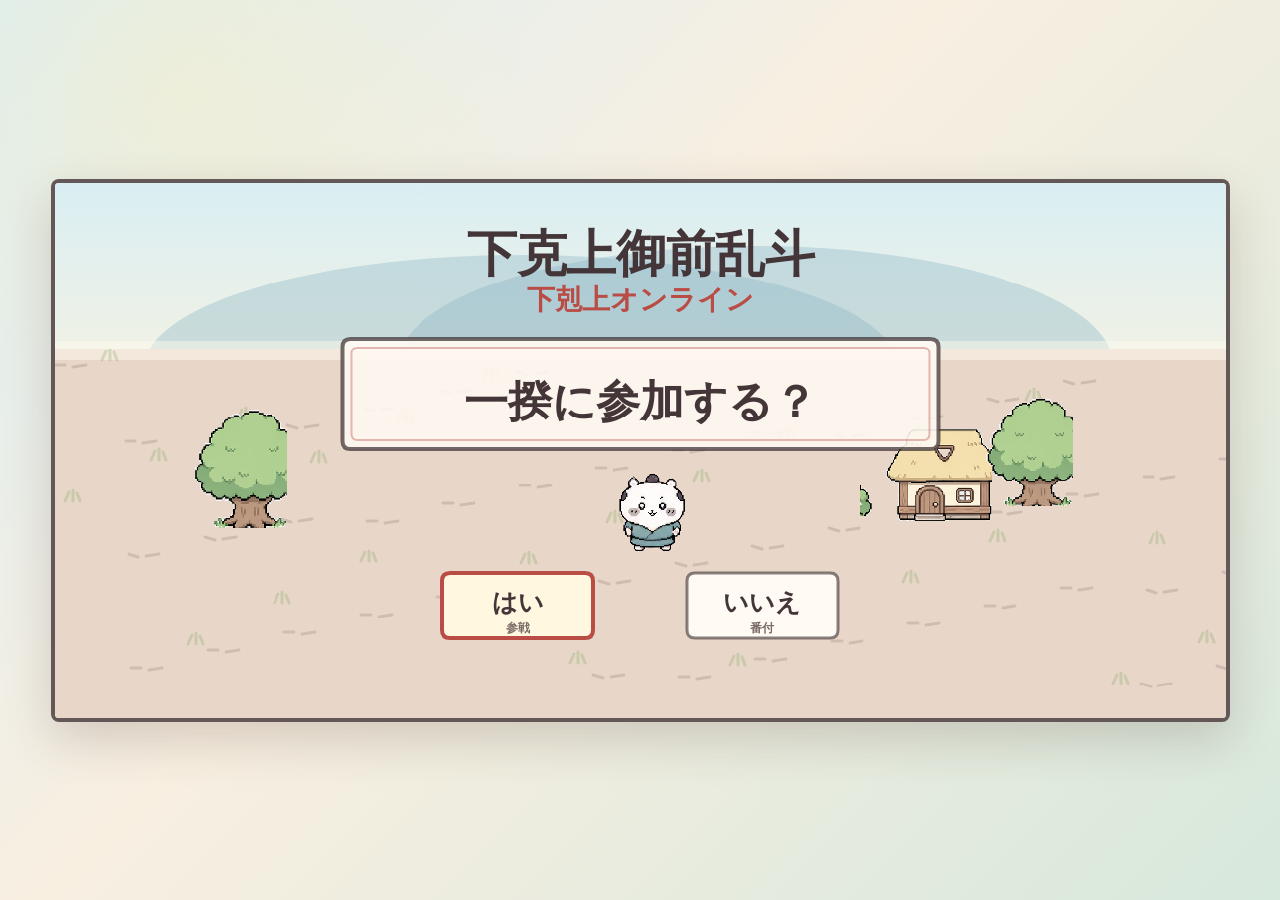
==== index.html @ 2ca503d4 "Save playable Edo brawler demo" ====
<!doctype html>
<html lang="zh-CN">
  <head>
    <meta charset="utf-8" />
    <meta name="viewport" content="width=device-width, initial-scale=1" />
    <title>下克上御前乱斗</title>
    <link rel="stylesheet" href="src/styles.css" />
  </head>
  <body>
    <main class="game-shell">
      <canvas
        id="game"
        width="1179"
        height="543"
        aria-label="下克上御前乱斗 Canvas Demo"
        tabindex="0"
      ></canvas>
    </main>
    <script src="src/embedded-assets.js" defer></script>
    <script src="src/main.js" defer></script>
  </body>
</html>
---- src/styles.css ----
:root {
  color-scheme: light;
  --ink: #433638;
  --paper: #f8f0e8;
  --edo-blue: #8fbdd4;
  --seal-red: #b95145;
  --gold: #e2b84e;
}

* {
  box-sizing: border-box;
}

html,
body {
  margin: 0;
  min-height: 100%;
  background:
    radial-gradient(circle at 14% 10%, rgba(255, 238, 184, 0.36), transparent 22rem),
    linear-gradient(135deg, #dceef2 0%, #f8efe1 43%, #d7e8dc 100%);
  color: var(--ink);
  font-family:
    "Hiragino Maru Gothic ProN",
    "Yu Gothic",
    "Microsoft YaHei",
    system-ui,
    sans-serif;
}

body {
  min-height: 100vh;
  display: grid;
  place-items: center;
  padding: clamp(12px, 3vw, 32px);
}

.game-shell {
  width: min(100%, 1179px);
  aspect-ratio: 1179 / 543;
  border: 4px solid rgba(67, 54, 56, 0.82);
  border-radius: 8px;
  background: var(--paper);
  box-shadow:
    0 18px 48px rgba(79, 57, 45, 0.2),
    inset 0 0 0 4px rgba(255, 255, 255, 0.45);
  overflow: hidden;
}

canvas {
  width: 100%;
  height: 100%;
  display: block;
  image-rendering: pixelated;
  image-rendering: crisp-edges;
  outline: none;
  background: #edf6f4;
  touch-action: none;
}
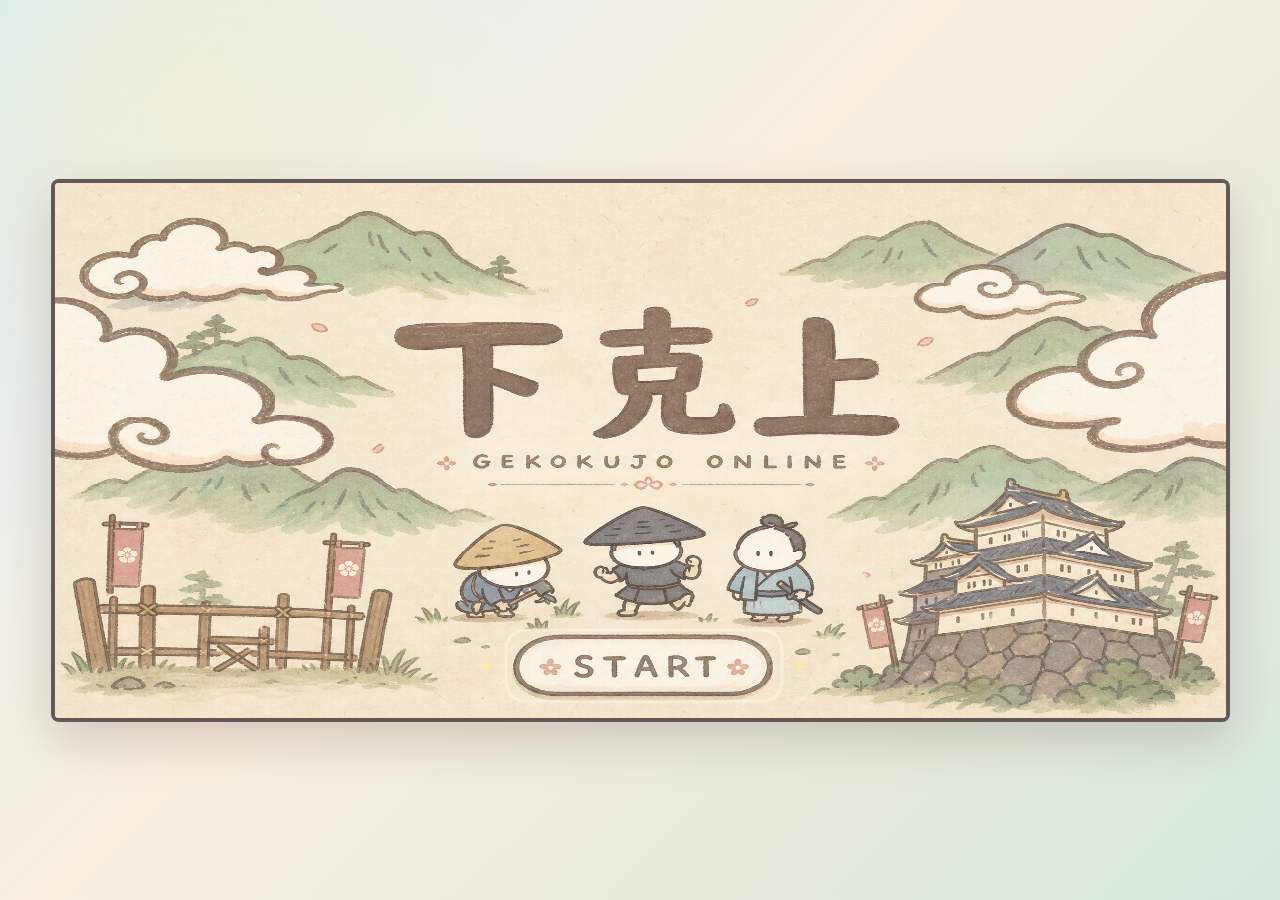
==== commit c6cc9787: "fix bug" ====
--- a/index.html
+++ b/index.html
@@ -16,7 +16,7 @@
         tabindex="0"
       ></canvas>
     </main>
-    <script src="src/embedded-assets.js" defer></script>
-    <script src="src/main.js" defer></script>
+    <script src="src/embedded-assets.js?v=20260512-bossdisplay1" defer></script>
+    <script src="src/main.js?v=20260512-bossdisplay1" defer></script>
   </body>
 </html>
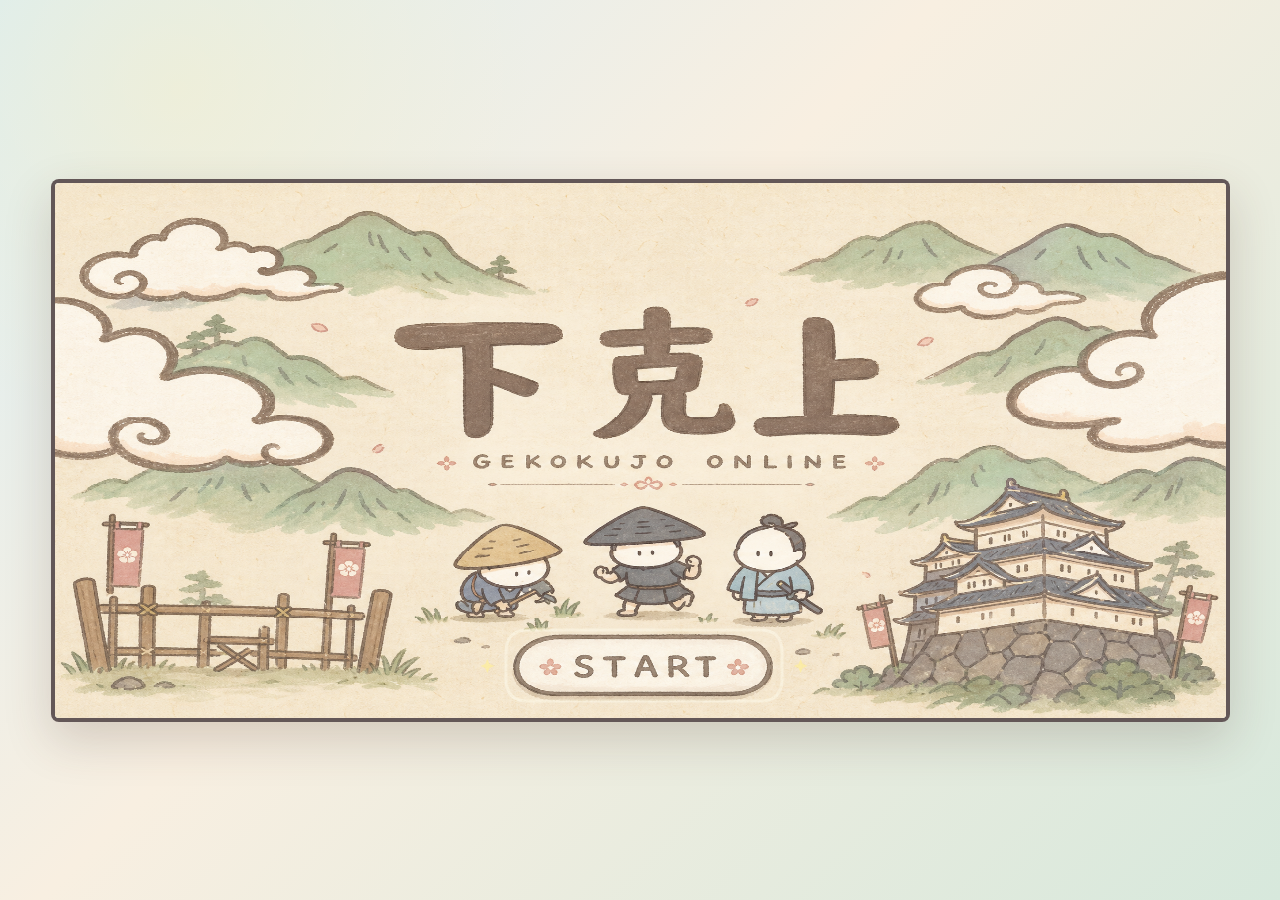
==== commit 7acb5ce2: "新增三段连击与格挡系统 - 攻击拆为三段：突刺 / 横扫 / 终结斩，伤害、范围、cooldown、   动画弧度与角色帧切片各异；终结斩附带 14px 前冲与金色拖尾。 - 新增格挡：空格 / 鼠标" ====
--- a/index.html
+++ b/index.html
@@ -16,7 +16,7 @@
         tabindex="0"
       ></canvas>
     </main>
-    <script src="src/embedded-assets.js?v=20260512-bossdisplay1" defer></script>
-    <script src="src/main.js?v=20260512-bossdisplay1" defer></script>
+    <script src="src/embedded-assets.js?v=20260517-comboblock3" defer></script>
+    <script src="src/main.js?v=20260517-comboblock3" defer></script>
   </body>
 </html>
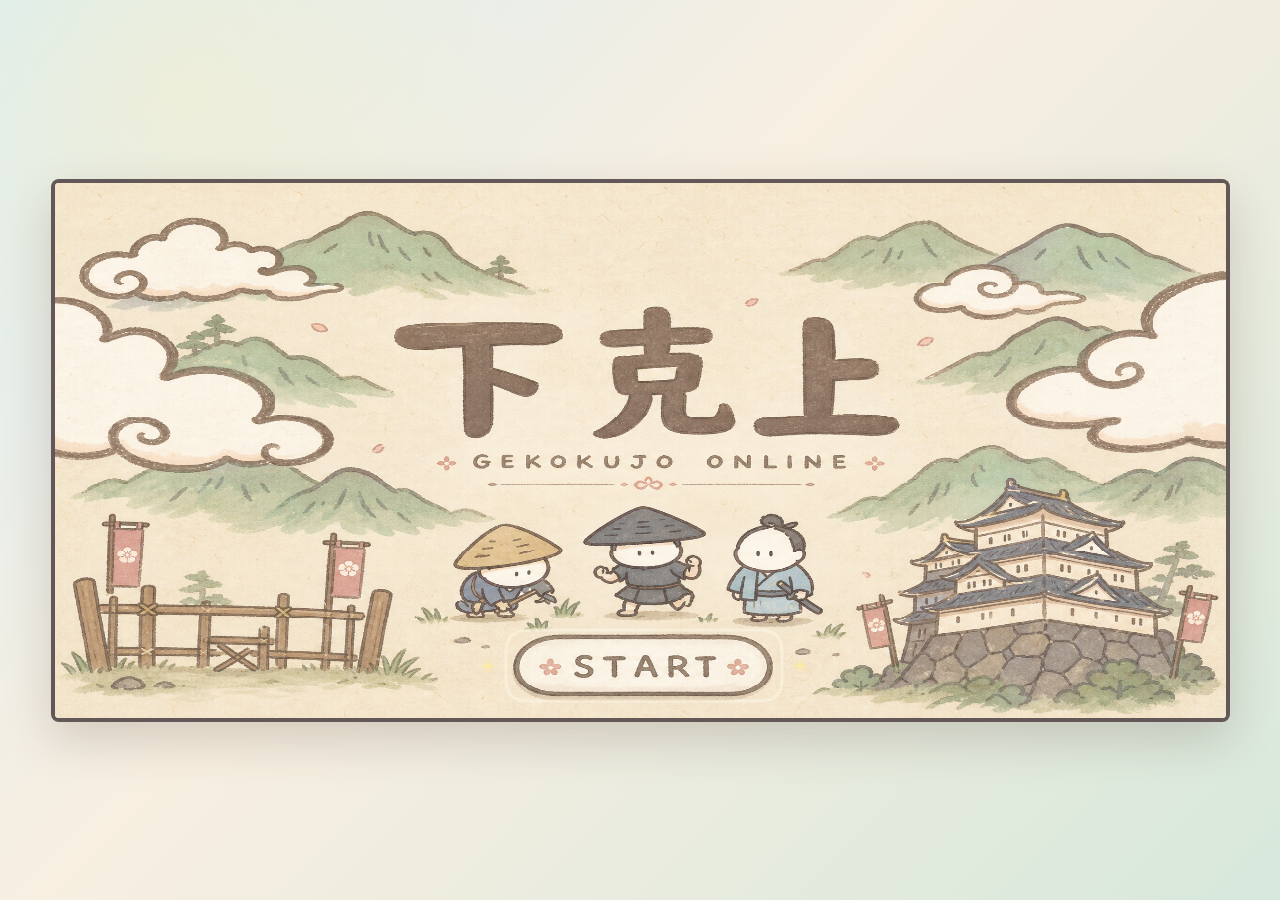
==== commit 01152fcb: "新增攻击/格挡精灵图与自动背景去除（黑底/白底） - 新增三角色攻击防御精灵图（chiikawa/hachiware/usagi-attack-defend.png） - buildAttackDef" ====
--- a/index.html
+++ b/index.html
@@ -16,7 +16,7 @@
         tabindex="0"
       ></canvas>
     </main>
-    <script src="src/embedded-assets.js?v=20260517-comboblock3" defer></script>
-    <script src="src/main.js?v=20260517-comboblock3" defer></script>
+    <script src="src/embedded-assets.js?v=20260524-fixsprite6" defer></script>
+    <script src="src/main.js?v=20260524-fixsprite6" defer></script>
   </body>
 </html>
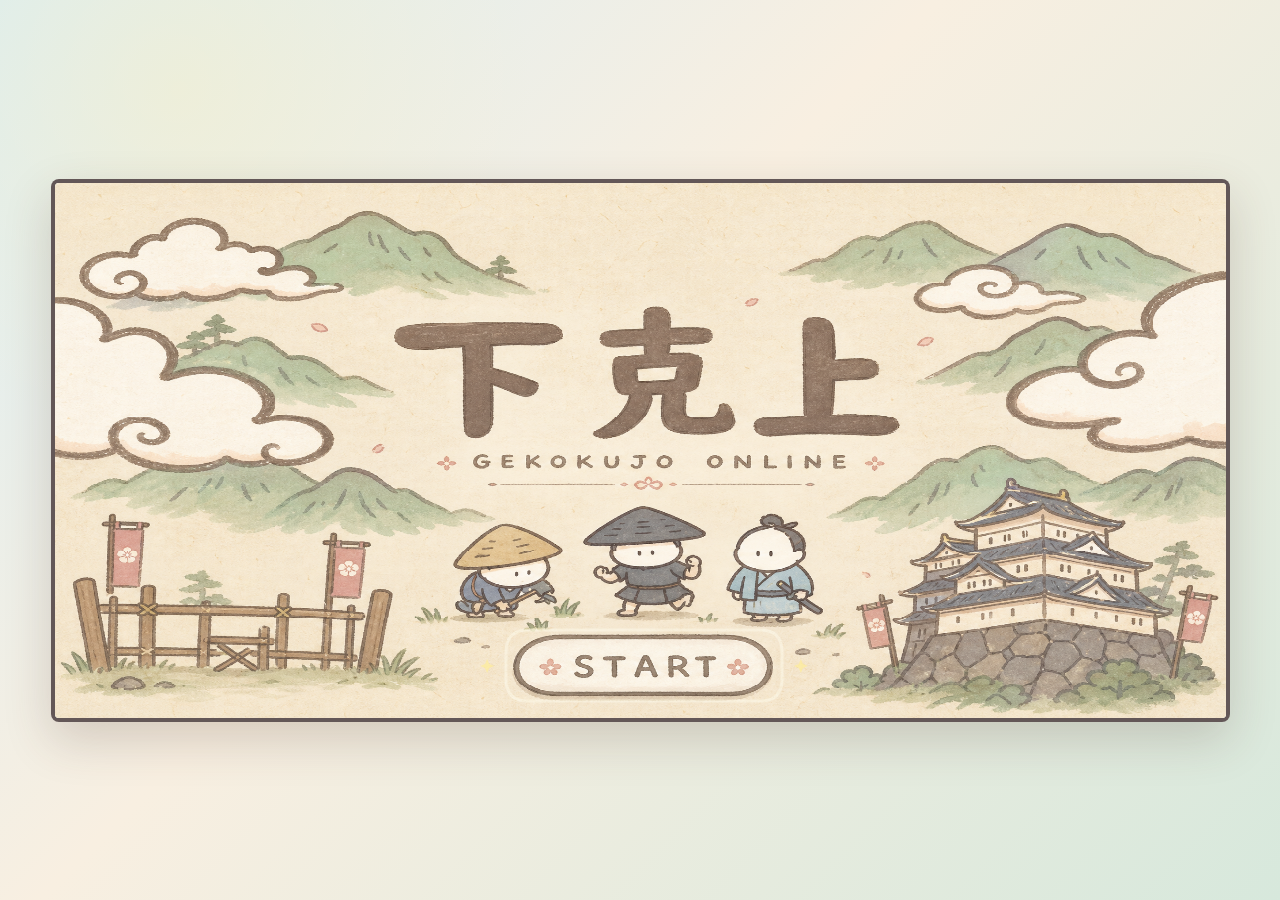
==== commit 98ae7297: "修复精灵图紫色背景显示问题并新增动画调试页面 buildGridSprites 新增自动背景检测与去除（紫底/黑底），修复小八精灵图紫色背景渲染到游戏画面的问题。 对 cellW/cellH 取整避免" ====
--- a/index.html
+++ b/index.html
@@ -16,7 +16,7 @@
         tabindex="0"
       ></canvas>
     </main>
-    <script src="src/embedded-assets.js?v=20260524-fixsprite6" defer></script>
-    <script src="src/main.js?v=20260524-fixsprite6" defer></script>
+    <script src="src/embedded-assets.js?v=20260526-purple" defer></script>
+    <script src="src/main.js?v=20260529-bgremoval" defer></script>
   </body>
 </html>
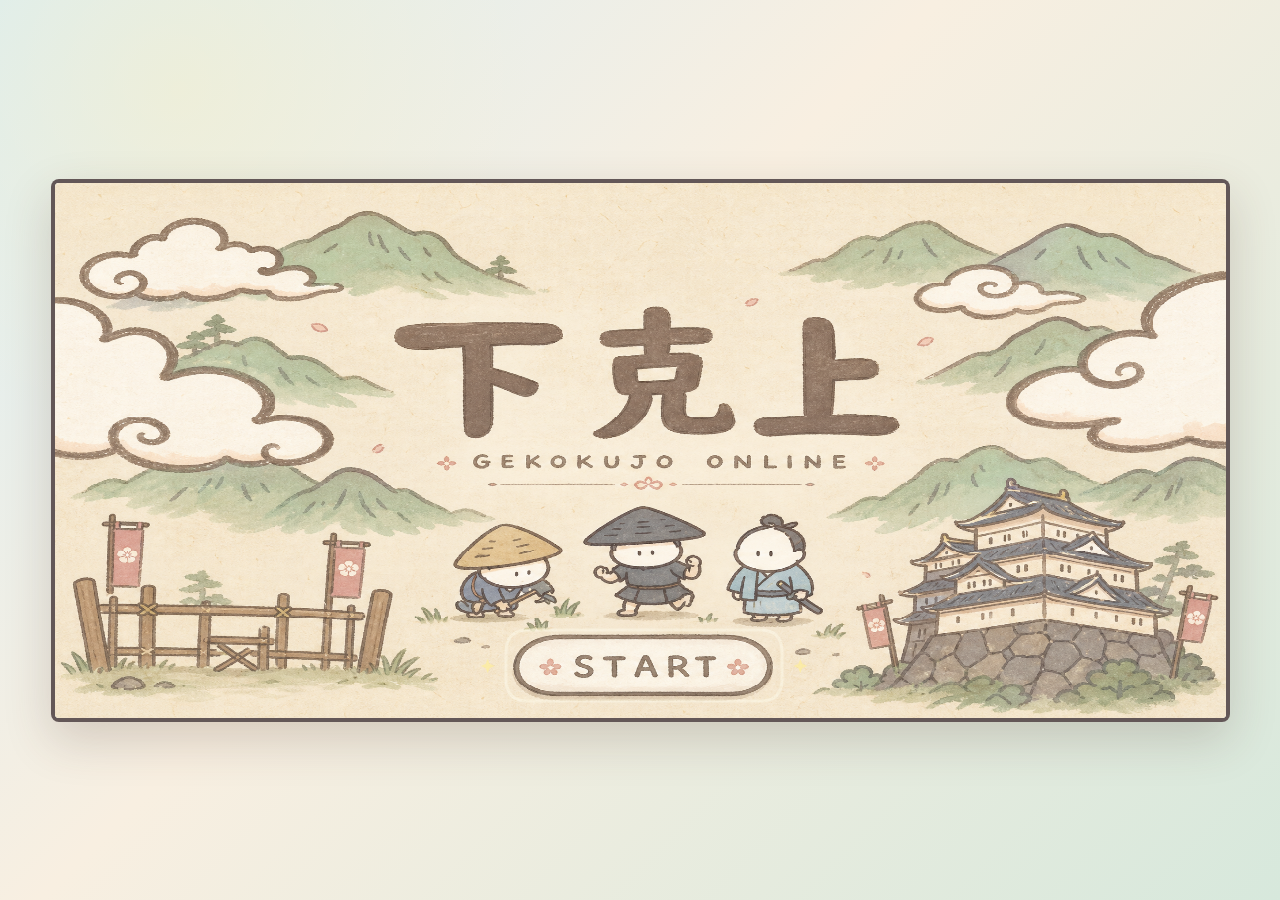
==== commit 143a917b: "add momonga and level 1" ====
--- a/index.html
+++ b/index.html
@@ -17,6 +17,6 @@
       ></canvas>
     </main>
     <script src="src/embedded-assets.js?v=20260526-purple" defer></script>
-    <script src="src/main.js?v=20260529-bgremoval" defer></script>
+    <script src="src/main.js?v=20260608-bomb" defer></script>
   </body>
 </html>
